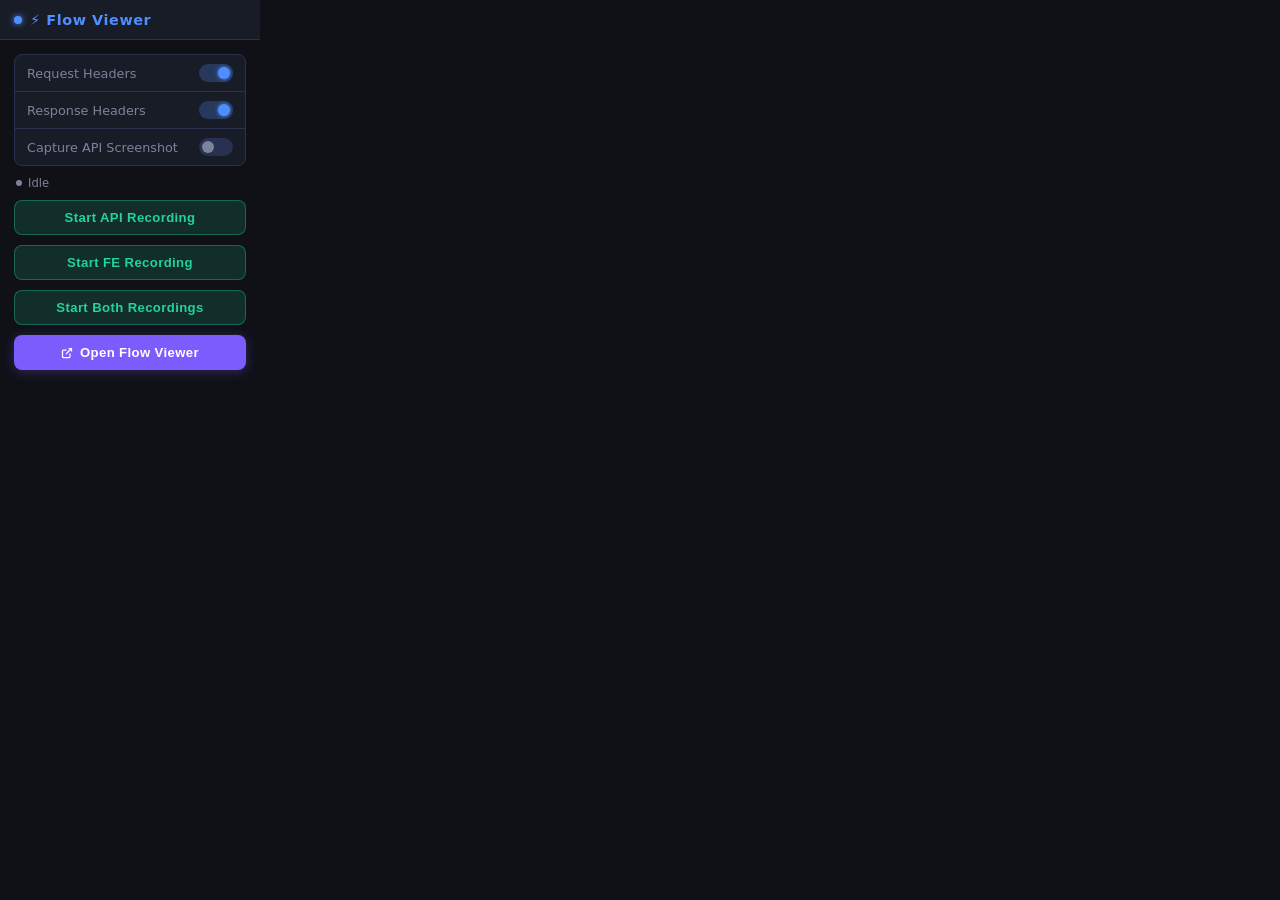
==== html/popup.html @ 08c91b22 "feat: Implement dual mode recording for API and frontend flows - Added background service worker to " ====
<!doctype html>
<html>
  <head>
    <meta charset="UTF-8" />
    <link rel="stylesheet" href="../styles/popup.css" />
  </head>
  <body>
    <div class="header">
      <span class="header-dot"></span>
      <span class="header-title">⚡ Flow Viewer</span>
    </div>

    <div class="body">
      <!-- toggles -->
      <div class="toggles">
        <label class="toggle-row">
          <span>Request Headers</span>
          <input type="checkbox" id="includeReqHeaders" checked />
          <span class="switch"></span>
        </label>
        <label class="toggle-row">
          <span>Response Headers</span>
          <input type="checkbox" id="includeResHeaders" checked />
          <span class="switch"></span>
        </label>
        <label class="toggle-row">
          <span>Capture API Screenshot</span>
          <input type="checkbox" id="captureApiScreenshots" />
          <span class="switch"></span>
        </label>
      </div>

      <!-- status -->
      <div class="status-bar">
        <span class="status-indicator" id="statusDot"></span>
        <span id="statusText">Idle</span>
      </div>

      <!-- action buttons -->
      <button class="btn btn-start" id="apiToggle">Start API Recording</button>
      <button class="btn btn-start" id="feToggle">Start FE Recording</button>
      <button class="btn btn-start" id="bothToggle">
        Start Both Recordings
      </button>

      <button class="btn btn-viewer" id="openViewer">
        <svg
          width="12"
          height="12"
          viewBox="0 0 24 24"
          fill="none"
          stroke="currentColor"
          stroke-width="2.5"
        >
          <path d="M18 13v6a2 2 0 01-2 2H5a2 2 0 01-2-2V8a2 2 0 012-2h6" />
          <polyline points="15 3 21 3 21 9" />
          <line x1="10" y1="14" x2="21" y2="3" />
        </svg>
        Open Flow Viewer
      </button>
    </div>

    <script type="module" src="../js/popup.js"></script>
  </body>
</html>
---- styles/popup.css ----
:root {
  --bg: #0f1117;
  --surface: #181c27;
  --surface2: #1e2436;
  --border: #2a3050;
  --accent: #4f8eff;
  --accent2: #7c5cfc;
  --green: #22d3a0;
  --red: #f87171;
  --text: #e2e8f0;
  --text-muted: #7a8499;
  --radius: 8px;
}

* {
  box-sizing: border-box;
  margin: 0;
  padding: 0;
}

body {
  font-family: "Segoe UI", "SF Pro Display", system-ui, sans-serif;
  background: var(--bg);
  color: var(--text);
  width: 260px;
  padding: 0;
  user-select: none;
}

/* ── Header ── */
.header {
  background: var(--surface);
  border-bottom: 1px solid var(--border);
  padding: 12px 14px 11px;
  display: flex;
  align-items: center;
  gap: 8px;
}

.header-dot {
  width: 8px;
  height: 8px;
  border-radius: 50%;
  background: var(--accent);
  box-shadow: 0 0 6px var(--accent);
  flex-shrink: 0;
}

.header-title {
  font-size: 0.9rem;
  font-weight: 700;
  letter-spacing: 0.04em;
  color: var(--accent);
}

/* ── Body ── */
.body {
  padding: 14px;
  display: flex;
  flex-direction: column;
  gap: 10px;
}

/* ── Toggles ── */
.toggles {
  background: var(--surface);
  border: 1px solid var(--border);
  border-radius: var(--radius);
  overflow: hidden;
}

.toggle-row {
  display: flex;
  align-items: center;
  justify-content: space-between;
  padding: 9px 12px;
  font-size: 0.8rem;
  color: var(--text-muted);
  gap: 10px;
  cursor: pointer;
  transition: background 0.15s;
}
.toggle-row:not(:last-child) {
  border-bottom: 1px solid var(--border);
}
.toggle-row:hover {
  background: var(--surface2);
  color: var(--text);
}

/* hide native checkbox */
.toggle-row input[type="checkbox"] {
  display: none;
}

/* pill switch */
.switch {
  width: 34px;
  height: 18px;
  border-radius: 9px;
  background: var(--border);
  position: relative;
  flex-shrink: 0;
  transition: background 0.2s;
}
.switch::after {
  content: "";
  position: absolute;
  top: 3px;
  left: 3px;
  width: 12px;
  height: 12px;
  border-radius: 50%;
  background: var(--text-muted);
  transition:
    transform 0.2s,
    background 0.2s;
}
input[type="checkbox"]:checked ~ .switch {
  background: rgba(79, 142, 255, 0.25);
}
input[type="checkbox"]:checked ~ .switch::after {
  transform: translateX(16px);
  background: var(--accent);
  box-shadow: 0 0 4px var(--accent);
}

/* ── Buttons ── */
.btn {
  width: 100%;
  padding: 9px 12px;
  border-radius: var(--radius);
  font-size: 0.82rem;
  font-weight: 600;
  letter-spacing: 0.03em;
  cursor: pointer;
  border: 1px solid transparent;
  transition:
    opacity 0.15s,
    box-shadow 0.15s;
  display: flex;
  align-items: center;
  justify-content: center;
  gap: 7px;
}
.btn:hover {
  opacity: 0.88;
}
.btn:active {
  opacity: 0.75;
}

.btn-start {
  background: rgba(34, 211, 160, 0.15);
  border-color: rgba(34, 211, 160, 0.35);
  color: var(--green);
}
.btn-stop {
  background: rgba(248, 113, 113, 0.12);
  border-color: rgba(248, 113, 113, 0.3);
  color: var(--red);
}
.btn-viewer {
  background: var(--accent2);
  border-color: transparent;
  color: #fff;
  box-shadow: 0 2px 12px rgba(124, 92, 252, 0.3);
}
.btn-viewer:hover {
  box-shadow: 0 2px 18px rgba(124, 92, 252, 0.5);
}

/* ── Status indicator ── */
.status-bar {
  display: flex;
  align-items: center;
  gap: 6px;
  font-size: 0.72rem;
  color: var(--text-muted);
  padding: 0 2px;
}
.status-indicator {
  width: 6px;
  height: 6px;
  border-radius: 50%;
  background: var(--text-muted);
  flex-shrink: 0;
}
.status-indicator.recording {
  background: var(--red);
  box-shadow: 0 0 5px var(--red);
  animation: pulse 1.2s infinite;
}
@keyframes pulse {
  0%,
  100% {
    opacity: 1;
  }
  50% {
    opacity: 0.35;
  }
}
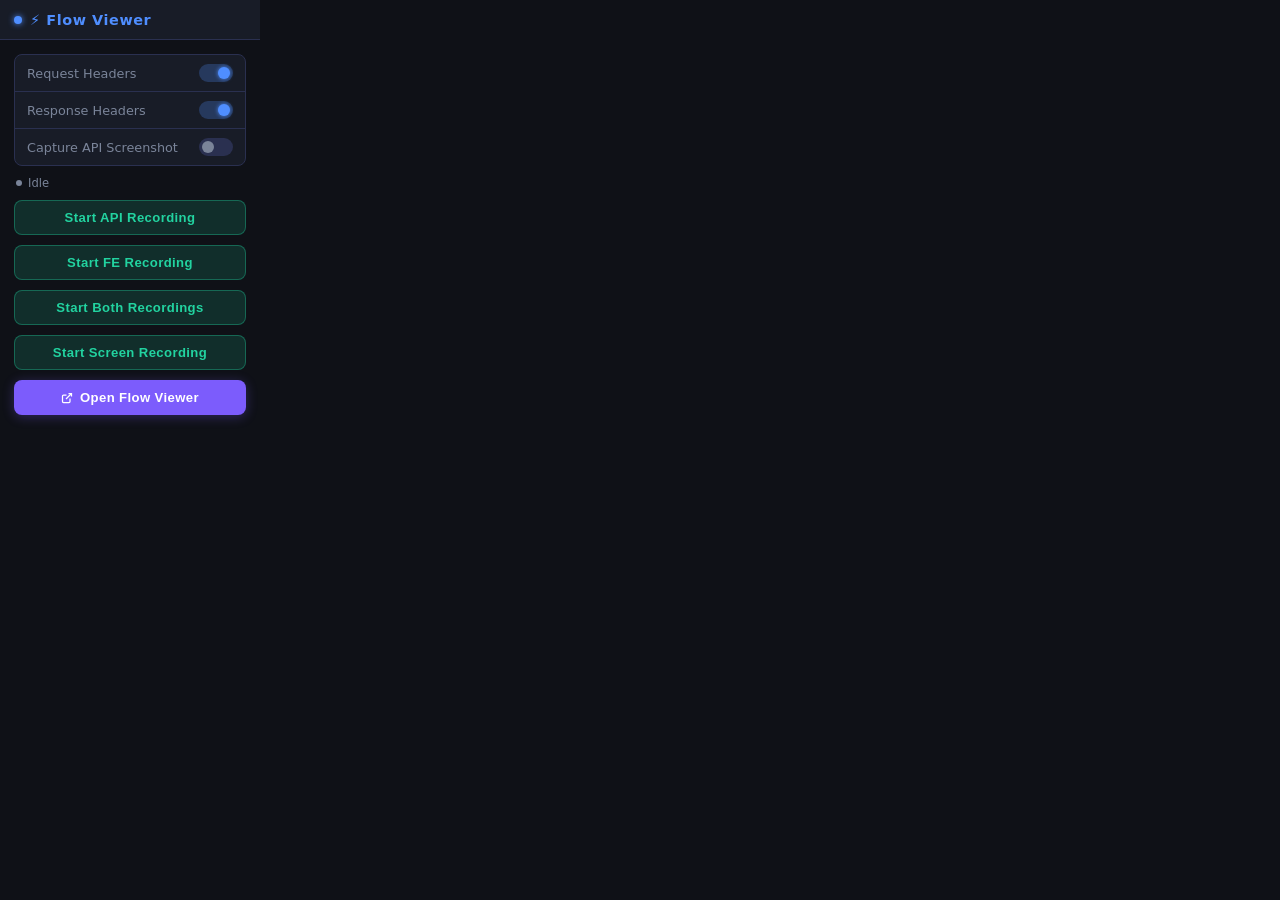
==== commit eeac0ebb: "added video recording feature and improves SS flow" ====
--- a/html/popup.html
+++ b/html/popup.html
@@ -43,6 +43,10 @@
         Start Both Recordings
       </button>
 
+      <button class="btn btn-start" id="screenRecordToggle">
+        Start Screen Recording
+      </button>
+
       <button class="btn btn-viewer" id="openViewer">
         <svg
           width="12"
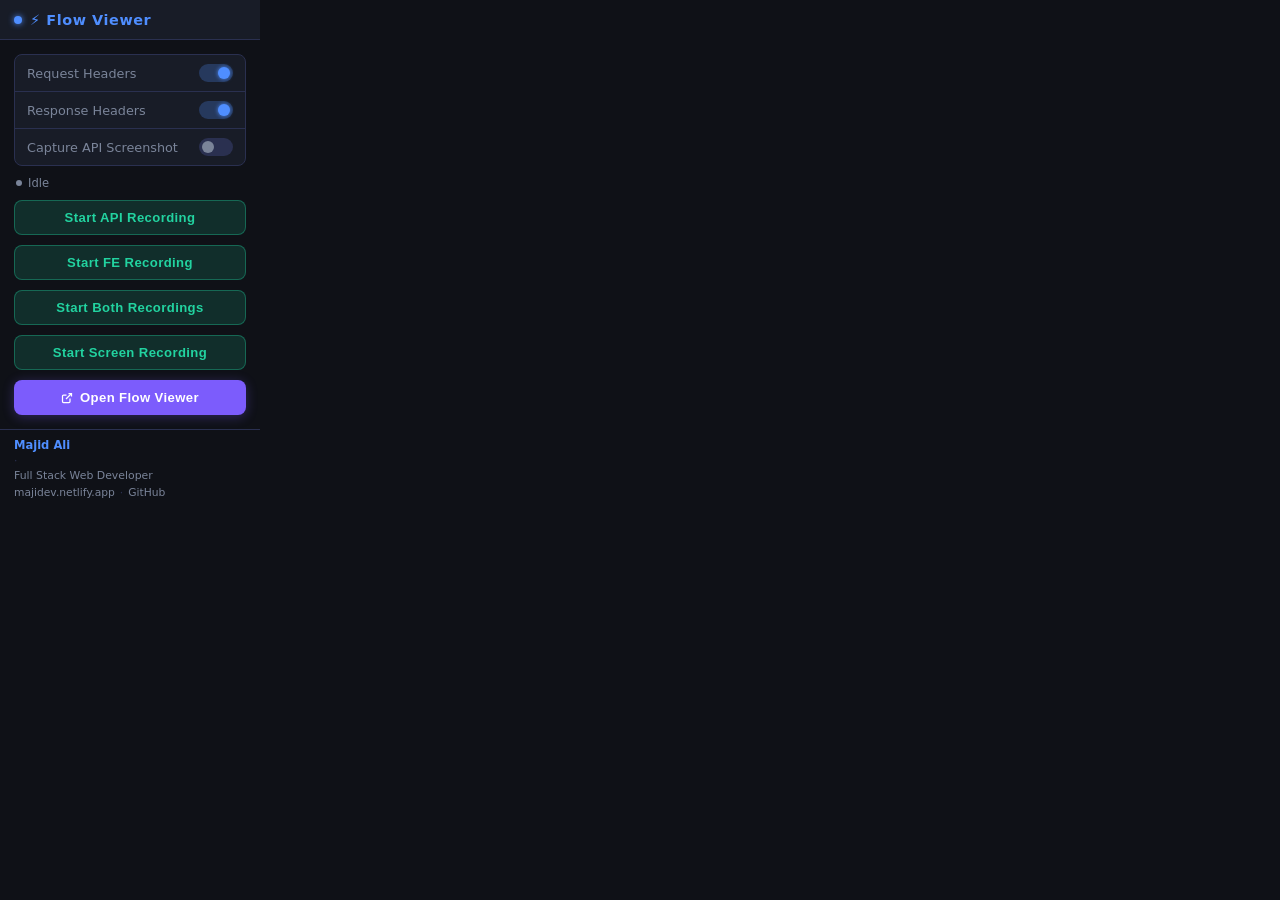
==== commit c9a12bce: "feat: Add comprehensive documentation and improve UI for Flow Recorder extension" ====
--- a/html/popup.html
+++ b/html/popup.html
@@ -13,17 +13,17 @@
     <div class="body">
       <!-- toggles -->
       <div class="toggles">
-        <label class="toggle-row">
+        <label class="toggle-row" title="Include HTTP request headers (e.g. Authorization, Content-Type) in each recorded entry">
           <span>Request Headers</span>
           <input type="checkbox" id="includeReqHeaders" checked />
           <span class="switch"></span>
         </label>
-        <label class="toggle-row">
+        <label class="toggle-row" title="Include HTTP response headers in each recorded entry">
           <span>Response Headers</span>
           <input type="checkbox" id="includeResHeaders" checked />
           <span class="switch"></span>
         </label>
-        <label class="toggle-row">
+        <label class="toggle-row" title="Take a screenshot of the visible page after each API request completes. Increases exported file size.">
           <span>Capture API Screenshot</span>
           <input type="checkbox" id="captureApiScreenshots" />
           <span class="switch"></span>
@@ -37,17 +37,17 @@
       </div>
 
       <!-- action buttons -->
-      <button class="btn btn-start" id="apiToggle">Start API Recording</button>
-      <button class="btn btn-start" id="feToggle">Start FE Recording</button>
-      <button class="btn btn-start" id="bothToggle">
+      <button class="btn btn-start" id="apiToggle" title="Capture all network requests and responses on the active tab — URL, method, headers, payload, status code, and timing">Start API Recording</button>
+      <button class="btn btn-start" id="feToggle" title="Track user interactions on the active tab — clicks, navigation, and screenshots at each step">Start FE Recording</button>
+      <button class="btn btn-start" id="bothToggle" title="Run API recording and FE interaction tracking simultaneously">
         Start Both Recordings
       </button>
 
-      <button class="btn btn-start" id="screenRecordToggle">
+      <button class="btn btn-start" id="screenRecordToggle" title="Record the screen as a video file (.webm) with optional audio">
         Start Screen Recording
       </button>
 
-      <button class="btn btn-viewer" id="openViewer">
+      <button class="btn btn-viewer" id="openViewer" title="Open the Flow Viewer to inspect, search, filter, and export the recorded flow">
         <svg
           width="12"
           height="12"
@@ -64,6 +64,17 @@
       </button>
     </div>
 
+    <div class="dev-footer">
+      <span class="dev-name">Majid Ali</span>
+      <span class="dev-sep">·</span>
+      <span class="dev-role">Full Stack Web Developer</span>
+      <div class="dev-links">
+        <a href="https://majidev.netlify.app" target="_blank">majidev.netlify.app</a>
+        <span class="dev-sep">·</span>
+        <a href="https://github.com/Majid-Ali-Watto" target="_blank">GitHub</a>
+      </div>
+    </div>
+
     <script type="module" src="../js/popup.js"></script>
   </body>
 </html>
--- a/styles/popup.css
+++ b/styles/popup.css
@@ -200,3 +200,46 @@
     opacity: 0.35;
   }
 }
+
+/* ── Developer footer ── */
+.dev-footer {
+  border-top: 1px solid var(--border);
+  padding: 8px 14px;
+  display: flex;
+  flex-direction: column;
+  gap: 2px;
+}
+
+.dev-name {
+  font-size: 0.72rem;
+  font-weight: 600;
+  color: var(--accent);
+}
+
+.dev-role {
+  font-size: 0.68rem;
+  color: var(--text-muted);
+}
+
+.dev-links {
+  display: flex;
+  align-items: center;
+  gap: 5px;
+  margin-top: 2px;
+}
+
+.dev-links a {
+  font-size: 0.67rem;
+  color: var(--text-muted);
+  text-decoration: none;
+  transition: color 0.15s;
+}
+
+.dev-links a:hover {
+  color: var(--accent);
+}
+
+.dev-sep {
+  font-size: 0.67rem;
+  color: var(--border);
+}
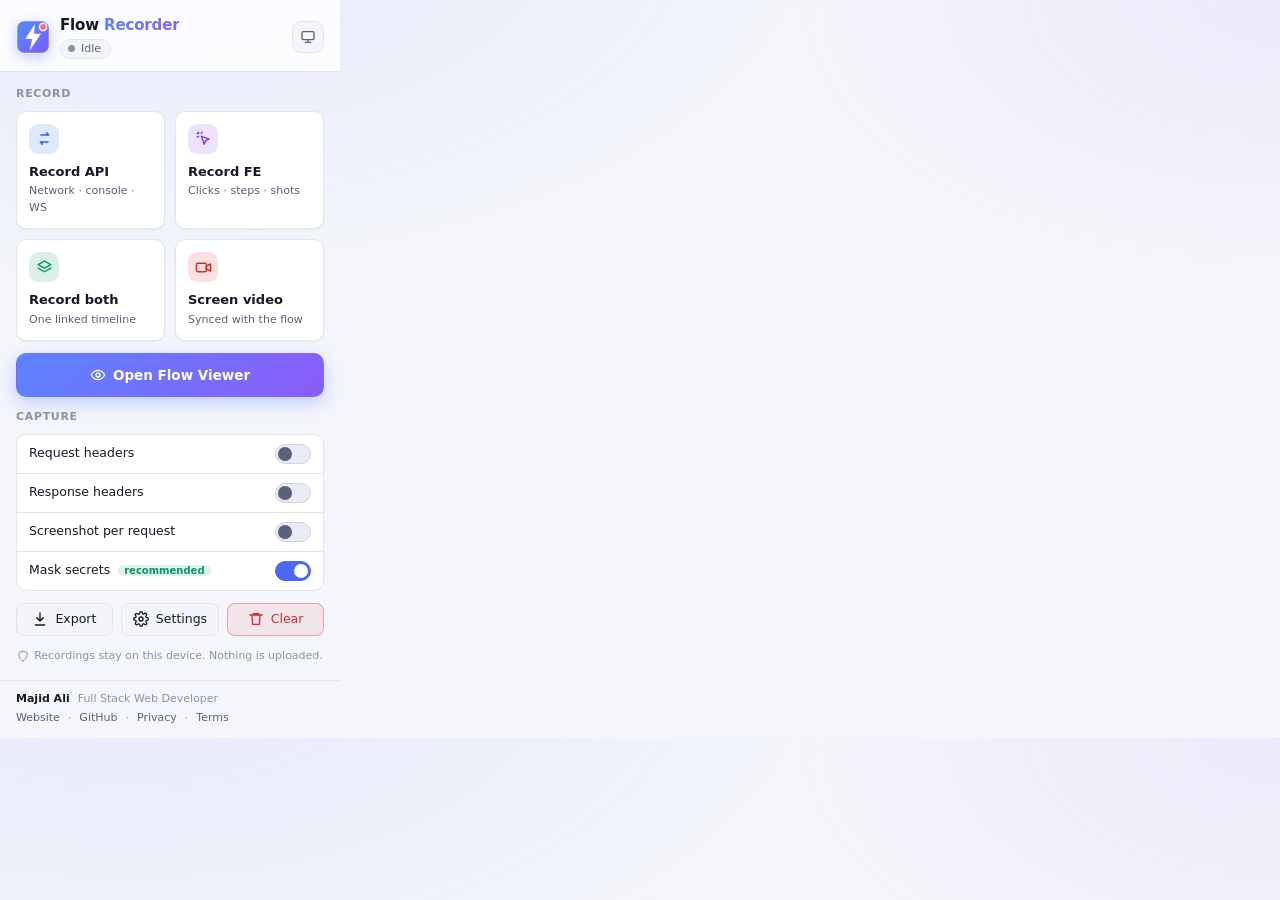
==== commit e9a997e0: "feat: security hardening, recording features, privacy docs and UI redesign Security & privacy fixes " ====
--- a/html/popup.html
+++ b/html/popup.html
@@ -1,79 +1,126 @@
 <!doctype html>
-<html>
+<html lang="en">
   <head>
     <meta charset="UTF-8" />
+    <title>Flow Recorder</title>
+    <script src="../js/theme-init.js"></script>
+    <link rel="stylesheet" href="../styles/base.css" />
     <link rel="stylesheet" href="../styles/popup.css" />
   </head>
   <body>
-    <div class="header">
-      <span class="header-dot"></span>
-      <span class="header-title">⚡ Flow Viewer</span>
-    </div>
+    <header class="pop-header">
+      <div class="brand">
+        <img class="brand-logo" src="../icons/icon48.png" alt="" />
+        <div class="brand-stack">
+          <span class="brand-name">Flow <span class="grad">Recorder</span></span>
+          <span class="status-pill" id="statusPill">
+            <span class="status-indicator" id="statusDot"></span>
+            <span id="statusText">Idle</span>
+          </span>
+        </div>
+      </div>
+      <button class="icon-btn" id="themeToggle" type="button"></button>
+    </header>
 
-    <div class="body">
-      <!-- toggles -->
+    <main class="pop-body">
+      <div class="section-head">
+        <span>Record</span>
+        <span id="statusCounts" class="status-counts"></span>
+      </div>
+
+      <div class="tiles">
+        <button class="tile btn-start" id="apiToggle" title="Capture network requests, console errors, WebSockets and SSE on the active tab">
+          <span class="tile-icon tone-blue">
+            <svg viewBox="0 0 24 24" fill="none" stroke="currentColor" stroke-width="2" stroke-linecap="round" stroke-linejoin="round"><path d="M7 7h11l-3-3M17 17H6l3 3"/></svg>
+          </span>
+          <span class="tile-title">Record API</span>
+          <span class="tile-sub">Network · console · WS</span>
+        </button>
+        <button class="tile btn-start" id="feToggle" title="Track clicks, inputs and navigation on the active tab with a screenshot per step">
+          <span class="tile-icon tone-violet">
+            <svg viewBox="0 0 24 24" fill="none" stroke="currentColor" stroke-width="2" stroke-linecap="round" stroke-linejoin="round"><path d="M9 9l11 4-5 2-2 5z"/><path d="M5 3v2M3 5h2M10 3l-1 2M3 10l2-1"/></svg>
+          </span>
+          <span class="tile-title">Record FE</span>
+          <span class="tile-sub">Clicks · steps · shots</span>
+        </button>
+        <button class="tile btn-start" id="bothToggle" title="Run API and FE recording together in one session">
+          <span class="tile-icon tone-green">
+            <svg viewBox="0 0 24 24" fill="none" stroke="currentColor" stroke-width="2" stroke-linecap="round" stroke-linejoin="round"><path d="M12 3l9 5-9 5-9-5z"/><path d="M3 13l9 5 9-5"/></svg>
+          </span>
+          <span class="tile-title">Record both</span>
+          <span class="tile-sub">One linked timeline</span>
+        </button>
+        <button class="tile" id="screenRecordToggle" title="Record a video (.webm), optionally in sync with API + FE recording">
+          <span class="tile-icon tone-red">
+            <svg viewBox="0 0 24 24" fill="none" stroke="currentColor" stroke-width="2" stroke-linecap="round" stroke-linejoin="round"><rect x="2" y="6" width="14" height="12" rx="2"/><path d="M16 10l6-3v10l-6-3z"/></svg>
+          </span>
+          <span class="tile-title">Screen video</span>
+          <span class="tile-sub">Synced with the flow</span>
+        </button>
+      </div>
+
+      <p class="popup-message" id="popupMessage" role="status" hidden></p>
+
+      <button class="btn btn-primary btn-block btn-lg" id="openViewer" title="Inspect, search, compare and export the recording">
+        <svg viewBox="0 0 24 24" fill="none" stroke="currentColor" stroke-width="2" stroke-linecap="round" stroke-linejoin="round"><path d="M2 12s3.6-7 10-7 10 7 10 7-3.6 7-10 7S2 12 2 12z"/><circle cx="12" cy="12" r="3"/></svg>
+        Open Flow Viewer
+      </button>
+
+      <div class="section-head"><span>Capture</span></div>
       <div class="toggles">
-        <label class="toggle-row" title="Include HTTP request headers (e.g. Authorization, Content-Type) in each recorded entry">
-          <span>Request Headers</span>
-          <input type="checkbox" id="includeReqHeaders" checked />
-          <span class="switch"></span>
+        <label class="toggle-row" title="Include HTTP request headers (masked when Mask secrets is on)">
+          <span>Request headers</span>
+          <input type="checkbox" class="switch" id="includeReqHeaders" />
         </label>
-        <label class="toggle-row" title="Include HTTP response headers in each recorded entry">
-          <span>Response Headers</span>
-          <input type="checkbox" id="includeResHeaders" checked />
-          <span class="switch"></span>
+        <label class="toggle-row" title="Include HTTP response headers">
+          <span>Response headers</span>
+          <input type="checkbox" class="switch" id="includeResHeaders" />
         </label>
-        <label class="toggle-row" title="Take a screenshot of the visible page after each API request completes. Increases exported file size.">
-          <span>Capture API Screenshot</span>
-          <input type="checkbox" id="captureApiScreenshots" />
-          <span class="switch"></span>
+        <label class="toggle-row" title="Take a screenshot after each API request (larger files)">
+          <span>Screenshot per request</span>
+          <input type="checkbox" class="switch" id="captureApiScreenshots" />
+        </label>
+        <label class="toggle-row" title="Replace auth headers, cookies, tokens and passwords with [REDACTED]. Best effort: review exports before sharing.">
+          <span>Mask secrets <span class="tag">recommended</span></span>
+          <input type="checkbox" class="switch" id="maskSecrets" checked />
         </label>
       </div>
 
-      <!-- status -->
-      <div class="status-bar">
-        <span class="status-indicator" id="statusDot"></span>
-        <span id="statusText">Idle</span>
+      <div class="pop-actions">
+        <button class="tool-btn" id="exportData" title="Download the current / last recording as JSON">
+          <svg viewBox="0 0 24 24" fill="none" stroke="currentColor" stroke-width="2" stroke-linecap="round" stroke-linejoin="round"><path d="M12 3v12M7 10l5 5 5-5M5 21h14"/></svg>
+          Export
+        </button>
+        <button class="tool-btn" id="openSettings" title="Domain filter, custom masking, console/WebSocket capture, history and shortcuts">
+          <svg viewBox="0 0 24 24" fill="none" stroke="currentColor" stroke-width="2" stroke-linecap="round" stroke-linejoin="round"><circle cx="12" cy="12" r="3"/><path d="M19.4 15a1.7 1.7 0 0 0 .3 1.8l.1.1a2 2 0 1 1-2.8 2.8l-.1-.1a1.7 1.7 0 0 0-1.8-.3 1.7 1.7 0 0 0-1 1.5V21a2 2 0 1 1-4 0v-.1a1.7 1.7 0 0 0-1.1-1.5 1.7 1.7 0 0 0-1.8.3l-.1.1a2 2 0 1 1-2.8-2.8l.1-.1a1.7 1.7 0 0 0 .3-1.8 1.7 1.7 0 0 0-1.5-1H3a2 2 0 1 1 0-4h.1a1.7 1.7 0 0 0 1.5-1.1 1.7 1.7 0 0 0-.3-1.8l-.1-.1a2 2 0 1 1 2.8-2.8l.1.1a1.7 1.7 0 0 0 1.8.3H9a1.7 1.7 0 0 0 1-1.5V3a2 2 0 1 1 4 0v.1a1.7 1.7 0 0 0 1 1.5 1.7 1.7 0 0 0 1.8-.3l.1-.1a2 2 0 1 1 2.8 2.8l-.1.1a1.7 1.7 0 0 0-.3 1.8V9a1.7 1.7 0 0 0 1.5 1H21a2 2 0 1 1 0 4h-.1a1.7 1.7 0 0 0-1.5 1z"/></svg>
+          Settings
+        </button>
+        <button class="tool-btn danger" id="clearData" title="Delete the current recording and all saved history from this device">
+          <svg viewBox="0 0 24 24" fill="none" stroke="currentColor" stroke-width="2" stroke-linecap="round" stroke-linejoin="round"><path d="M3 6h18M8 6V4h8v2M6 6l1 14h10l1-14"/></svg>
+          Clear
+        </button>
       </div>
 
-      <!-- action buttons -->
-      <button class="btn btn-start" id="apiToggle" title="Capture all network requests and responses on the active tab — URL, method, headers, payload, status code, and timing">Start API Recording</button>
-      <button class="btn btn-start" id="feToggle" title="Track user interactions on the active tab — clicks, navigation, and screenshots at each step">Start FE Recording</button>
-      <button class="btn btn-start" id="bothToggle" title="Run API recording and FE interaction tracking simultaneously">
-        Start Both Recordings
-      </button>
+      <p class="hint" id="shortcutHint"></p>
+      <p class="hint privacy-note">
+        <svg viewBox="0 0 24 24" fill="none" stroke="currentColor" stroke-width="2" stroke-linecap="round" stroke-linejoin="round"><path d="M12 22s8-4 8-10V5l-8-3-8 3v7c0 6 8 10 8 10z"/></svg>
+        Recordings stay on this device. Nothing is uploaded.
+      </p>
+    </main>
 
-      <button class="btn btn-start" id="screenRecordToggle" title="Record the screen as a video file (.webm) with optional audio">
-        Start Screen Recording
-      </button>
-
-      <button class="btn btn-viewer" id="openViewer" title="Open the Flow Viewer to inspect, search, filter, and export the recorded flow">
-        <svg
-          width="12"
-          height="12"
-          viewBox="0 0 24 24"
-          fill="none"
-          stroke="currentColor"
-          stroke-width="2.5"
-        >
-          <path d="M18 13v6a2 2 0 01-2 2H5a2 2 0 01-2-2V8a2 2 0 012-2h6" />
-          <polyline points="15 3 21 3 21 9" />
-          <line x1="10" y1="14" x2="21" y2="3" />
-        </svg>
-        Open Flow Viewer
-      </button>
-    </div>
-
-    <div class="dev-footer">
+    <footer class="dev-footer">
       <span class="dev-name">Majid Ali</span>
-      <span class="dev-sep">·</span>
       <span class="dev-role">Full Stack Web Developer</span>
       <div class="dev-links">
-        <a href="https://majidev.netlify.app" target="_blank">majidev.netlify.app</a>
+        <a href="https://majidev.netlify.app" target="_blank" rel="noopener noreferrer">Website</a>
         <span class="dev-sep">·</span>
-        <a href="https://github.com/Majid-Ali-Watto" target="_blank">GitHub</a>
+        <a href="https://github.com/Majid-Ali-Watto" target="_blank" rel="noopener noreferrer">GitHub</a>
+        <span class="dev-sep">·</span>
+        <a href="privacy.html" target="_blank">Privacy</a>
+        <span class="dev-sep">·</span>
+        <a href="terms.html" target="_blank">Terms</a>
       </div>
-    </div>
+    </footer>
 
     <script type="module" src="../js/popup.js"></script>
   </body>
--- a/styles/base.css
+++ b/styles/base.css
@@ -0,0 +1,659 @@
+/* ==========================================================
+   Flow Recorder — shared design system
+   Tokens (dark default + light), typography and base components
+   used by every extension page. Page files only add layout.
+   ========================================================== */
+
+:root {
+  color-scheme: dark;
+
+  /* surfaces */
+  --bg: #0a0c13;
+  --bg-glow-1: rgba(91, 124, 255, 0.16);
+  --bg-glow-2: rgba(139, 92, 246, 0.12);
+  --surface: #11141e;
+  --surface-2: #171b28;
+  --surface-3: #1f2434;
+  --surface-glass: rgba(17, 20, 30, 0.78);
+  --code-bg: #0c0f18;
+  --border: #242a3c;
+  --border-strong: #333a52;
+
+  /* text */
+  --text: #e7eaf3;
+  --text-muted: #8c94aa;
+  --text-faint: #5f6782;
+
+  /* brand */
+  --accent: #6e8cff;
+  --accent-2: #9d7bff;
+  --accent-grad: linear-gradient(135deg, #5b84ff 0%, #8b5cf6 100%);
+  --accent-soft: rgba(110, 140, 255, 0.14);
+  --on-accent: #ffffff;
+
+  /* semantic palette */
+  --green: #34d399;
+  --blue: #60a5fa;
+  --amber: #fbbf24;
+  --violet: #a78bfa;
+  --red: #f87171;
+  --cyan: #22d3ee;
+  --slate: #94a3b8;
+  --teal: #2dd4bf;
+
+  /* shape & depth */
+  --radius-sm: 6px;
+  --radius: 10px;
+  --radius-lg: 16px;
+  --shadow-sm: 0 1px 2px rgba(0, 0, 0, 0.35);
+  --shadow: 0 8px 24px rgba(0, 0, 0, 0.35), 0 1px 0 rgba(255, 255, 255, 0.03) inset;
+  --shadow-lg: 0 18px 48px rgba(0, 0, 0, 0.5);
+  --ring: 0 0 0 3px rgba(110, 140, 255, 0.35);
+
+  /* type */
+  --font: "Inter", "Segoe UI Variable Text", "SF Pro Text", "Segoe UI", system-ui, -apple-system, sans-serif;
+  --mono: "JetBrains Mono", "SF Mono", "Cascadia Code", "Fira Code", ui-monospace, monospace;
+
+  /* legacy aliases (kept for older selectors) */
+  --surface2: var(--surface-2);
+  --accent2: var(--accent-2);
+  --get: var(--green);
+  --post: var(--blue);
+  --put: var(--amber);
+  --patch: var(--violet);
+  --delete: var(--red);
+  --head: var(--slate);
+  --options: var(--slate);
+  --ws: var(--cyan);
+  --warn: var(--amber);
+}
+
+/* light theme: follows the OS unless the user forced dark */
+@media (prefers-color-scheme: light) {
+  :root:not([data-theme="dark"]) {
+    color-scheme: light;
+    --bg: #f4f6fb;
+    --bg-glow-1: rgba(91, 124, 255, 0.1);
+    --bg-glow-2: rgba(139, 92, 246, 0.08);
+    --surface: #ffffff;
+    --surface-2: #f3f5fa;
+    --surface-3: #e9ecf4;
+    --surface-glass: rgba(255, 255, 255, 0.82);
+    --code-bg: #f6f8fc;
+    --border: #e1e5ef;
+    --border-strong: #cdd3e1;
+    --text: #151826;
+    --text-muted: #59627a;
+    --text-faint: #8a92a7;
+    --accent: #4d68f5;
+    --accent-2: #7c4dff;
+    --accent-soft: rgba(77, 104, 245, 0.1);
+    --green: #059669;
+    --blue: #2563eb;
+    --amber: #b45309;
+    --violet: #7c3aed;
+    --red: #dc2626;
+    --cyan: #0891b2;
+    --slate: #64748b;
+    --teal: #0d9488;
+    --shadow-sm: 0 1px 2px rgba(20, 24, 40, 0.06);
+    --shadow: 0 6px 20px rgba(20, 24, 40, 0.07), 0 1px 2px rgba(20, 24, 40, 0.05);
+    --shadow-lg: 0 18px 40px rgba(20, 24, 40, 0.14);
+    --ring: 0 0 0 3px rgba(77, 104, 245, 0.25);
+  }
+}
+:root[data-theme="light"] {
+  color-scheme: light;
+  --bg: #f4f6fb;
+  --bg-glow-1: rgba(91, 124, 255, 0.1);
+  --bg-glow-2: rgba(139, 92, 246, 0.08);
+  --surface: #ffffff;
+  --surface-2: #f3f5fa;
+  --surface-3: #e9ecf4;
+  --surface-glass: rgba(255, 255, 255, 0.82);
+  --code-bg: #f6f8fc;
+  --border: #e1e5ef;
+  --border-strong: #cdd3e1;
+  --text: #151826;
+  --text-muted: #59627a;
+  --text-faint: #8a92a7;
+  --accent: #4d68f5;
+  --accent-2: #7c4dff;
+  --accent-soft: rgba(77, 104, 245, 0.1);
+  --green: #059669;
+  --blue: #2563eb;
+  --amber: #b45309;
+  --violet: #7c3aed;
+  --red: #dc2626;
+  --cyan: #0891b2;
+  --slate: #64748b;
+  --teal: #0d9488;
+  --shadow-sm: 0 1px 2px rgba(20, 24, 40, 0.06);
+  --shadow: 0 6px 20px rgba(20, 24, 40, 0.07), 0 1px 2px rgba(20, 24, 40, 0.05);
+  --shadow-lg: 0 18px 40px rgba(20, 24, 40, 0.14);
+  --ring: 0 0 0 3px rgba(77, 104, 245, 0.25);
+}
+
+/* ── Reset & base ─────────────────────────────────────────── */
+*,
+*::before,
+*::after {
+  box-sizing: border-box;
+  margin: 0;
+  padding: 0;
+}
+
+html {
+  -webkit-font-smoothing: antialiased;
+}
+
+body {
+  font-family: var(--font);
+  font-size: 14px;
+  line-height: 1.5;
+  color: var(--text);
+  background-color: var(--bg);
+  background-image:
+    radial-gradient(1200px 600px at 10% -10%, var(--bg-glow-1), transparent 60%),
+    radial-gradient(900px 500px at 100% 0%, var(--bg-glow-2), transparent 55%);
+  background-attachment: fixed;
+}
+
+a {
+  color: var(--accent);
+  text-decoration: none;
+}
+a:hover {
+  text-decoration: underline;
+}
+
+code,
+kbd {
+  font-family: var(--mono);
+  font-size: 0.86em;
+}
+kbd {
+  padding: 1px 6px;
+  border: 1px solid var(--border-strong);
+  border-bottom-width: 2px;
+  border-radius: 5px;
+  background: var(--surface-2);
+}
+
+strong {
+  font-weight: 600;
+}
+
+.muted {
+  color: var(--text-muted);
+}
+
+[hidden] {
+  display: none !important;
+}
+
+:focus-visible {
+  outline: none;
+  box-shadow: var(--ring);
+}
+
+::selection {
+  background: var(--accent-soft);
+}
+
+/* scrollbars */
+* {
+  scrollbar-width: thin;
+  scrollbar-color: var(--border-strong) transparent;
+}
+::-webkit-scrollbar {
+  width: 10px;
+  height: 10px;
+}
+::-webkit-scrollbar-thumb {
+  background: var(--border-strong);
+  border-radius: 10px;
+  border: 2px solid transparent;
+  background-clip: padding-box;
+}
+::-webkit-scrollbar-track {
+  background: transparent;
+}
+
+/* ── Brand ────────────────────────────────────────────────── */
+.brand {
+  display: inline-flex;
+  align-items: center;
+  gap: 10px;
+  white-space: nowrap;
+}
+.brand-logo {
+  width: 28px;
+  height: 28px;
+  border-radius: 8px;
+  box-shadow: 0 4px 14px rgba(91, 124, 255, 0.35);
+}
+.brand-name {
+  font-weight: 700;
+  font-size: 15px;
+  letter-spacing: -0.01em;
+}
+.brand-name .grad {
+  background: var(--accent-grad);
+  -webkit-background-clip: text;
+  background-clip: text;
+  color: transparent;
+}
+
+/* ── Buttons ──────────────────────────────────────────────── */
+.btn,
+.tool-btn,
+.icon-btn {
+  display: inline-flex;
+  align-items: center;
+  justify-content: center;
+  gap: 7px;
+  font: inherit;
+  font-weight: 500;
+  color: var(--text);
+  background: var(--surface-2);
+  border: 1px solid var(--border);
+  border-radius: var(--radius);
+  cursor: pointer;
+  white-space: nowrap;
+  user-select: none;
+  transition:
+    background 0.15s,
+    border-color 0.15s,
+    color 0.15s,
+    box-shadow 0.15s,
+    transform 0.06s;
+}
+.btn {
+  padding: 9px 14px;
+  font-size: 13px;
+}
+.tool-btn {
+  padding: 6px 11px;
+  font-size: 12.5px;
+  border-radius: 8px;
+}
+.icon-btn {
+  width: 32px;
+  height: 32px;
+  padding: 0;
+  border-radius: 9px;
+  color: var(--text-muted);
+}
+.btn:hover,
+.tool-btn:hover,
+.icon-btn:hover {
+  background: var(--surface-3);
+  border-color: var(--border-strong);
+  color: var(--text);
+}
+.btn:active,
+.tool-btn:active,
+.icon-btn:active {
+  transform: translateY(1px);
+}
+.btn:disabled,
+.tool-btn:disabled {
+  opacity: 0.45;
+  cursor: not-allowed;
+  transform: none;
+}
+.btn svg,
+.tool-btn svg,
+.icon-btn svg {
+  width: 16px;
+  height: 16px;
+  flex-shrink: 0;
+}
+
+.btn-primary {
+  color: var(--on-accent);
+  background: var(--accent-grad);
+  border-color: transparent;
+  box-shadow: 0 6px 18px rgba(91, 124, 255, 0.35);
+}
+.btn-primary:hover {
+  color: var(--on-accent);
+  background: var(--accent-grad);
+  border-color: transparent;
+  filter: brightness(1.08);
+  box-shadow: 0 8px 24px rgba(91, 124, 255, 0.45);
+}
+
+.btn-ghost {
+  background: transparent;
+}
+
+.btn-danger,
+.tool-btn.danger {
+  color: var(--red);
+  border-color: color-mix(in srgb, var(--red) 35%, transparent);
+  background: color-mix(in srgb, var(--red) 8%, transparent);
+}
+.btn-danger:hover,
+.tool-btn.danger:hover {
+  color: var(--red);
+  border-color: var(--red);
+  background: color-mix(in srgb, var(--red) 14%, transparent);
+}
+
+.btn-block {
+  width: 100%;
+}
+
+/* ── Form controls ────────────────────────────────────────── */
+input[type="text"],
+input[type="search"],
+input[type="number"],
+select,
+textarea {
+  font: inherit;
+  font-size: 13px;
+  color: var(--text);
+  background: var(--surface);
+  border: 1px solid var(--border);
+  border-radius: 8px;
+  padding: 7px 10px;
+  transition:
+    border-color 0.15s,
+    box-shadow 0.15s;
+}
+input:hover,
+select:hover,
+textarea:hover {
+  border-color: var(--border-strong);
+}
+input:focus,
+select:focus,
+textarea:focus {
+  outline: none;
+  border-color: var(--accent);
+  box-shadow: var(--ring);
+}
+select {
+  appearance: none;
+  padding-right: 30px;
+  background-image:
+    linear-gradient(45deg, transparent 50%, var(--text-muted) 50%),
+    linear-gradient(135deg, var(--text-muted) 50%, transparent 50%);
+  background-position:
+    calc(100% - 15px) 52%,
+    calc(100% - 10px) 52%;
+  background-size: 5px 5px;
+  background-repeat: no-repeat;
+  cursor: pointer;
+}
+textarea {
+  font-family: var(--mono);
+  font-size: 12.5px;
+  resize: vertical;
+}
+
+/* switch: <input type="checkbox" class="switch"> */
+input.switch {
+  appearance: none;
+  position: relative;
+  flex-shrink: 0;
+  width: 36px;
+  height: 20px;
+  border-radius: 20px;
+  background: var(--surface-3);
+  border: 1px solid var(--border-strong);
+  cursor: pointer;
+  transition:
+    background 0.2s,
+    border-color 0.2s;
+}
+input.switch::after {
+  content: "";
+  position: absolute;
+  top: 2px;
+  left: 2px;
+  width: 14px;
+  height: 14px;
+  border-radius: 50%;
+  background: var(--text-muted);
+  box-shadow: var(--shadow-sm);
+  transition:
+    transform 0.2s,
+    background 0.2s;
+}
+input.switch:checked {
+  background: var(--accent);
+  border-color: var(--accent);
+}
+input.switch:checked::after {
+  transform: translateX(16px);
+  background: #fff;
+}
+
+/* chips: <label class="chip"><input type="checkbox"> Text</label> */
+.chip {
+  display: inline-flex;
+  align-items: center;
+  gap: 6px;
+  padding: 4px 11px;
+  font-size: 12px;
+  color: var(--text-muted);
+  background: var(--surface-2);
+  border: 1px solid var(--border);
+  border-radius: 999px;
+  cursor: pointer;
+  user-select: none;
+  transition: all 0.15s;
+}
+.chip input {
+  display: none;
+}
+.chip::before {
+  content: "";
+  width: 7px;
+  height: 7px;
+  border-radius: 50%;
+  background: var(--text-faint);
+  transition: background 0.15s;
+}
+.chip:has(input:checked) {
+  color: var(--text);
+  background: var(--accent-soft);
+  border-color: color-mix(in srgb, var(--accent) 45%, transparent);
+}
+.chip:has(input:checked)::before {
+  background: var(--accent);
+}
+.chip:hover {
+  border-color: var(--border-strong);
+}
+
+/* ── Badges ───────────────────────────────────────────────── */
+.method-badge,
+.status-badge {
+  --tone: var(--slate);
+  display: inline-flex;
+  align-items: center;
+  height: 22px;
+  padding: 0 8px;
+  font-family: var(--mono);
+  font-size: 11px;
+  font-weight: 700;
+  letter-spacing: 0.02em;
+  color: var(--tone);
+  background: color-mix(in srgb, var(--tone) 14%, transparent);
+  border: 1px solid color-mix(in srgb, var(--tone) 28%, transparent);
+  border-radius: 6px;
+  white-space: nowrap;
+}
+.method-get { --tone: var(--green); }
+.method-post { --tone: var(--blue); }
+.method-put { --tone: var(--amber); }
+.method-patch,
+.method-fe { --tone: var(--violet); }
+.method-delete { --tone: var(--red); }
+.method-head,
+.method-options { --tone: var(--slate); }
+.method-ws { --tone: var(--cyan); }
+
+.status-2xx { --tone: var(--green); }
+.status-3xx { --tone: var(--blue); }
+.status-4xx { --tone: var(--amber); }
+.status-5xx { --tone: var(--red); }
+.status-unknown { --tone: var(--slate); }
+
+/* ── Panels / details / JSON ──────────────────────────────── */
+.panel {
+  background: var(--surface);
+  border: 1px solid var(--border);
+  border-radius: var(--radius-lg);
+  box-shadow: var(--shadow);
+}
+
+.details-block {
+  margin-top: 8px;
+  border: 1px solid var(--border);
+  border-radius: var(--radius);
+  background: var(--surface-2);
+  overflow: hidden;
+}
+.details-block > summary {
+  display: flex;
+  align-items: center;
+  gap: 8px;
+  padding: 8px 12px;
+  font-size: 12.5px;
+  font-weight: 500;
+  color: var(--text-muted);
+  cursor: pointer;
+  list-style: none;
+  user-select: none;
+}
+.details-block > summary::-webkit-details-marker {
+  display: none;
+}
+.details-block > summary::before {
+  content: "";
+  width: 6px;
+  height: 6px;
+  border-right: 1.5px solid currentColor;
+  border-bottom: 1.5px solid currentColor;
+  transform: rotate(-45deg);
+  transition: transform 0.15s;
+}
+.details-block[open] > summary::before {
+  transform: rotate(45deg);
+}
+.details-block > summary:hover {
+  color: var(--text);
+}
+.details-block[open] > summary {
+  border-bottom: 1px solid var(--border);
+}
+
+.json-wrapper,
+.screenshot-wrapper {
+  position: relative;
+  background: var(--code-bg);
+}
+.json-pre {
+  max-height: 420px;
+  overflow: auto;
+  padding: 12px 14px;
+  font-family: var(--mono);
+  font-size: 12px;
+  line-height: 1.6;
+  color: var(--text);
+  white-space: pre-wrap;
+  word-break: break-word;
+}
+.screenshot-wrapper {
+  padding: 14px;
+}
+
+.copy-btn {
+  position: absolute;
+  top: 8px;
+  right: 10px;
+  padding: 3px 10px;
+  font: inherit;
+  font-size: 11.5px;
+  color: var(--text-muted);
+  background: var(--surface-glass);
+  backdrop-filter: blur(6px);
+  border: 1px solid var(--border);
+  border-radius: 6px;
+  cursor: pointer;
+  text-decoration: none;
+}
+.copy-btn:hover {
+  color: var(--text);
+  border-color: var(--accent);
+  text-decoration: none;
+}
+.copied,
+.copy-btn.copied {
+  color: var(--green) !important;
+  border-color: var(--green) !important;
+  background: color-mix(in srgb, var(--green) 12%, transparent) !important;
+}
+
+/* ── Footer ───────────────────────────────────────────────── */
+.dev-footer {
+  display: flex;
+  flex-wrap: wrap;
+  align-items: center;
+  gap: 6px 10px;
+  padding: 18px 24px;
+  font-size: 12px;
+  color: var(--text-muted);
+  border-top: 1px solid var(--border);
+}
+.dev-name {
+  font-weight: 600;
+  color: var(--text);
+}
+.dev-role {
+  color: var(--text-faint);
+}
+.dev-links {
+  display: flex;
+  flex-wrap: wrap;
+  align-items: center;
+  gap: 4px 8px;
+  margin-left: auto;
+}
+.dev-links a {
+  color: var(--text-muted);
+}
+.dev-links a:hover {
+  color: var(--accent);
+  text-decoration: none;
+}
+.dev-sep {
+  color: var(--text-faint);
+}
+
+/* ── Animations ───────────────────────────────────────────── */
+@keyframes pulse-dot {
+  0% {
+    box-shadow: 0 0 0 0 color-mix(in srgb, var(--red) 60%, transparent);
+  }
+  70% {
+    box-shadow: 0 0 0 8px transparent;
+  }
+  100% {
+    box-shadow: 0 0 0 0 transparent;
+  }
+}
+
+@media (prefers-reduced-motion: reduce) {
+  *,
+  *::before,
+  *::after {
+    animation: none !important;
+    transition: none !important;
+  }
+}
--- a/styles/popup.css
+++ b/styles/popup.css
@@ -1,245 +1,265 @@
-:root {
-  --bg: #0f1117;
-  --surface: #181c27;
-  --surface2: #1e2436;
-  --border: #2a3050;
-  --accent: #4f8eff;
-  --accent2: #7c5cfc;
-  --green: #22d3a0;
-  --red: #f87171;
-  --text: #e2e8f0;
-  --text-muted: #7a8499;
-  --radius: 8px;
-}
-
-* {
-  box-sizing: border-box;
-  margin: 0;
-  padding: 0;
-}
+/* Popup layout. Tokens and components come from base.css. */
 
 body {
-  font-family: "Segoe UI", "SF Pro Display", system-ui, sans-serif;
-  background: var(--bg);
+  width: 340px;
+  background-attachment: scroll;
+  user-select: none;
+}
+
+/* ── Header ── */
+.pop-header {
+  display: flex;
+  align-items: center;
+  justify-content: space-between;
+  padding: 14px 16px 12px;
+  border-bottom: 1px solid var(--border);
+  background: var(--surface-glass);
+  backdrop-filter: blur(10px);
+}
+.pop-header .brand-logo {
+  width: 34px;
+  height: 34px;
+  border-radius: 10px;
+}
+.brand-stack {
+  display: flex;
+  flex-direction: column;
+  gap: 2px;
+}
+
+.status-pill {
+  display: inline-flex;
+  align-items: center;
+  gap: 6px;
+  width: fit-content;
+  padding: 1px 9px 1px 7px;
+  font-size: 11px;
+  font-weight: 500;
+  color: var(--text-muted);
+  background: var(--surface-2);
+  border: 1px solid var(--border);
+  border-radius: 999px;
+}
+.status-indicator {
+  width: 7px;
+  height: 7px;
+  border-radius: 50%;
+  background: var(--text-faint);
+}
+.status-indicator.recording {
+  background: var(--red);
+  animation: pulse-dot 1.6s infinite;
+}
+.status-pill.is-recording {
+  color: var(--red);
+  background: color-mix(in srgb, var(--red) 10%, transparent);
+  border-color: color-mix(in srgb, var(--red) 35%, transparent);
+}
+
+/* ── Body ── */
+.pop-body {
+  display: flex;
+  flex-direction: column;
+  gap: 12px;
+  padding: 14px 16px 16px;
+}
+
+.section-head {
+  display: flex;
+  align-items: center;
+  justify-content: space-between;
+  font-size: 11px;
+  font-weight: 600;
+  letter-spacing: 0.06em;
+  text-transform: uppercase;
+  color: var(--text-faint);
+  margin-bottom: -4px;
+}
+.status-counts {
+  font-family: var(--mono);
+  font-size: 11px;
+  letter-spacing: 0;
+  text-transform: none;
+  color: var(--text-muted);
+}
+
+/* ── Mode tiles ── */
+.tiles {
+  display: grid;
+  grid-template-columns: 1fr 1fr;
+  gap: 10px;
+}
+.tile {
+  position: relative;
+  display: flex;
+  flex-direction: column;
+  align-items: flex-start;
+  gap: 2px;
+  padding: 12px;
+  font: inherit;
+  text-align: left;
   color: var(--text);
-  width: 260px;
-  padding: 0;
-  user-select: none;
-}
-
-/* ── Header ── */
-.header {
   background: var(--surface);
-  border-bottom: 1px solid var(--border);
-  padding: 12px 14px 11px;
-  display: flex;
-  align-items: center;
-  gap: 8px;
-}
-
-.header-dot {
+  border: 1px solid var(--border);
+  border-radius: var(--radius);
+  box-shadow: var(--shadow-sm);
+  cursor: pointer;
+  transition:
+    border-color 0.15s,
+    transform 0.1s,
+    box-shadow 0.15s,
+    background 0.15s;
+}
+.tile:hover {
+  border-color: var(--border-strong);
+  box-shadow: var(--shadow);
+  transform: translateY(-1px);
+}
+.tile:active {
+  transform: translateY(0);
+}
+.tile-icon {
+  --tone: var(--accent);
+  display: grid;
+  place-items: center;
+  width: 30px;
+  height: 30px;
+  margin-bottom: 6px;
+  border-radius: 9px;
+  color: var(--tone);
+  background: color-mix(in srgb, var(--tone) 14%, transparent);
+}
+.tile-icon svg {
+  width: 17px;
+  height: 17px;
+}
+.tone-blue { --tone: var(--blue); }
+.tone-violet { --tone: var(--violet); }
+.tone-green { --tone: var(--green); }
+.tone-red { --tone: var(--red); }
+
+.tile-title {
+  font-size: 13px;
+  font-weight: 600;
+}
+.tile-sub {
+  font-size: 11px;
+  color: var(--text-muted);
+}
+
+/* recording state (set by setButtonState) */
+.tile.btn-stop {
+  border-color: color-mix(in srgb, var(--red) 55%, transparent);
+  background: color-mix(in srgb, var(--red) 8%, var(--surface));
+}
+.tile.btn-stop .tile-icon {
+  --tone: var(--red);
+}
+.tile.btn-stop .tile-title {
+  color: var(--red);
+}
+.tile.btn-stop::after {
+  content: "";
+  position: absolute;
+  top: 12px;
+  right: 12px;
   width: 8px;
   height: 8px;
   border-radius: 50%;
-  background: var(--accent);
-  box-shadow: 0 0 6px var(--accent);
-  flex-shrink: 0;
-}
-
-.header-title {
-  font-size: 0.9rem;
-  font-weight: 700;
-  letter-spacing: 0.04em;
-  color: var(--accent);
-}
-
-/* ── Body ── */
-.body {
-  padding: 14px;
-  display: flex;
-  flex-direction: column;
-  gap: 10px;
+  background: var(--red);
+  animation: pulse-dot 1.6s infinite;
+}
+
+.btn-lg {
+  padding: 11px 14px;
+  font-size: 13.5px;
+  font-weight: 600;
 }
 
 /* ── Toggles ── */
 .toggles {
+  display: flex;
+  flex-direction: column;
   background: var(--surface);
   border: 1px solid var(--border);
   border-radius: var(--radius);
   overflow: hidden;
 }
-
 .toggle-row {
   display: flex;
   align-items: center;
   justify-content: space-between;
+  gap: 10px;
   padding: 9px 12px;
-  font-size: 0.8rem;
-  color: var(--text-muted);
-  gap: 10px;
+  font-size: 12.5px;
   cursor: pointer;
-  transition: background 0.15s;
-}
-.toggle-row:not(:last-child) {
-  border-bottom: 1px solid var(--border);
+}
+.toggle-row + .toggle-row {
+  border-top: 1px solid var(--border);
 }
 .toggle-row:hover {
-  background: var(--surface2);
-  color: var(--text);
-}
-
-/* hide native checkbox */
-.toggle-row input[type="checkbox"] {
+  background: var(--surface-2);
+}
+.tag {
+  margin-left: 4px;
+  padding: 0 6px;
+  font-size: 10px;
+  font-weight: 600;
+  color: var(--green);
+  background: color-mix(in srgb, var(--green) 12%, transparent);
+  border-radius: 999px;
+}
+
+/* ── Actions & messages ── */
+.pop-actions {
+  display: grid;
+  grid-template-columns: repeat(3, 1fr);
+  gap: 8px;
+}
+
+.popup-message {
+  font-size: 12px;
+  line-height: 1.4;
+  padding: 8px 10px;
+  border-radius: var(--radius);
+  border: 1px solid var(--border);
+  background: var(--surface-2);
+  user-select: text;
+}
+.popup-message[data-kind="error"] {
+  color: var(--red);
+  border-color: color-mix(in srgb, var(--red) 40%, transparent);
+  background: color-mix(in srgb, var(--red) 8%, transparent);
+}
+.popup-message[data-kind="warn"] {
+  color: var(--amber);
+  border-color: color-mix(in srgb, var(--amber) 40%, transparent);
+  background: color-mix(in srgb, var(--amber) 8%, transparent);
+}
+
+.hint {
+  display: flex;
+  align-items: center;
+  justify-content: center;
+  gap: 5px;
+  font-size: 11px;
+  color: var(--text-faint);
+  text-align: center;
+}
+.hint:empty {
   display: none;
 }
-
-/* pill switch */
-.switch {
-  width: 34px;
-  height: 18px;
-  border-radius: 9px;
-  background: var(--border);
-  position: relative;
-  flex-shrink: 0;
-  transition: background 0.2s;
-}
-.switch::after {
-  content: "";
-  position: absolute;
-  top: 3px;
-  left: 3px;
+.hint svg {
   width: 12px;
   height: 12px;
-  border-radius: 50%;
-  background: var(--text-muted);
-  transition:
-    transform 0.2s,
-    background 0.2s;
-}
-input[type="checkbox"]:checked ~ .switch {
-  background: rgba(79, 142, 255, 0.25);
-}
-input[type="checkbox"]:checked ~ .switch::after {
-  transform: translateX(16px);
-  background: var(--accent);
-  box-shadow: 0 0 4px var(--accent);
-}
-
-/* ── Buttons ── */
-.btn {
+}
+
+.dev-footer {
+  padding: 10px 16px 12px;
+  font-size: 11px;
+  gap: 2px 8px;
+}
+.dev-footer .dev-links {
+  margin-left: 0;
   width: 100%;
-  padding: 9px 12px;
-  border-radius: var(--radius);
-  font-size: 0.82rem;
-  font-weight: 600;
-  letter-spacing: 0.03em;
-  cursor: pointer;
-  border: 1px solid transparent;
-  transition:
-    opacity 0.15s,
-    box-shadow 0.15s;
-  display: flex;
-  align-items: center;
-  justify-content: center;
-  gap: 7px;
-}
-.btn:hover {
-  opacity: 0.88;
-}
-.btn:active {
-  opacity: 0.75;
-}
-
-.btn-start {
-  background: rgba(34, 211, 160, 0.15);
-  border-color: rgba(34, 211, 160, 0.35);
-  color: var(--green);
-}
-.btn-stop {
-  background: rgba(248, 113, 113, 0.12);
-  border-color: rgba(248, 113, 113, 0.3);
-  color: var(--red);
-}
-.btn-viewer {
-  background: var(--accent2);
-  border-color: transparent;
-  color: #fff;
-  box-shadow: 0 2px 12px rgba(124, 92, 252, 0.3);
-}
-.btn-viewer:hover {
-  box-shadow: 0 2px 18px rgba(124, 92, 252, 0.5);
-}
-
-/* ── Status indicator ── */
-.status-bar {
-  display: flex;
-  align-items: center;
-  gap: 6px;
-  font-size: 0.72rem;
-  color: var(--text-muted);
-  padding: 0 2px;
-}
-.status-indicator {
-  width: 6px;
-  height: 6px;
-  border-radius: 50%;
-  background: var(--text-muted);
-  flex-shrink: 0;
-}
-.status-indicator.recording {
-  background: var(--red);
-  box-shadow: 0 0 5px var(--red);
-  animation: pulse 1.2s infinite;
-}
-@keyframes pulse {
-  0%,
-  100% {
-    opacity: 1;
-  }
-  50% {
-    opacity: 0.35;
-  }
-}
-
-/* ── Developer footer ── */
-.dev-footer {
-  border-top: 1px solid var(--border);
-  padding: 8px 14px;
-  display: flex;
-  flex-direction: column;
-  gap: 2px;
-}
-
-.dev-name {
-  font-size: 0.72rem;
-  font-weight: 600;
-  color: var(--accent);
-}
-
-.dev-role {
-  font-size: 0.68rem;
-  color: var(--text-muted);
-}
-
-.dev-links {
-  display: flex;
-  align-items: center;
-  gap: 5px;
-  margin-top: 2px;
-}
-
-.dev-links a {
-  font-size: 0.67rem;
-  color: var(--text-muted);
-  text-decoration: none;
-  transition: color 0.15s;
-}
-
-.dev-links a:hover {
-  color: var(--accent);
-}
-
-.dev-sep {
-  font-size: 0.67rem;
-  color: var(--border);
-}
+}
